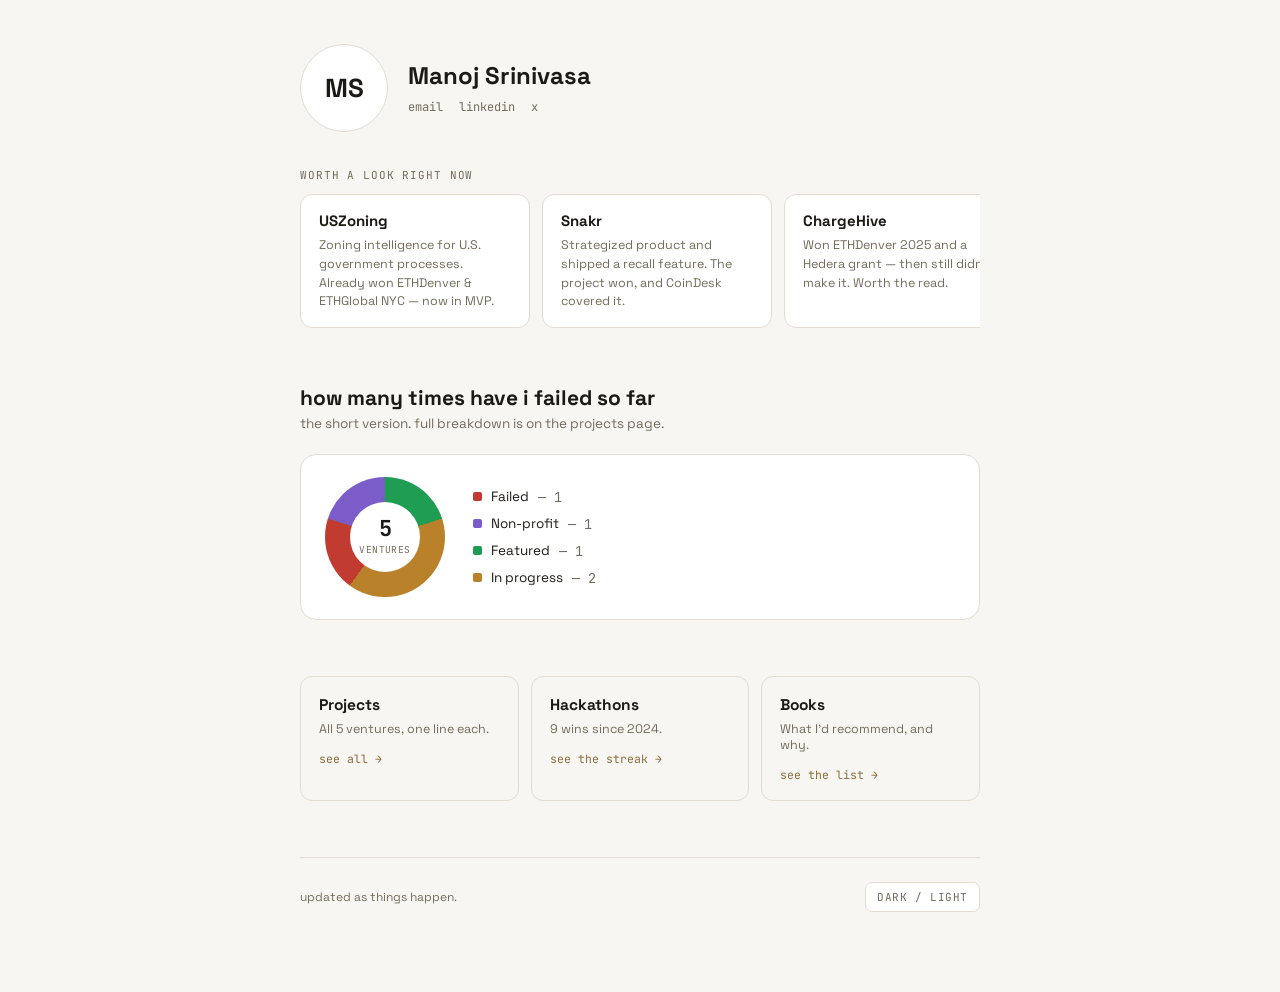
==== index.html @ f637e21a "Rebuild as a multi-page site - index.html: photo/name/contact header, a moving ribbon of hot &   hon" ====
<!doctype html>
<html lang="en">
<head>
<meta charset="utf-8">
<meta name="viewport" content="width=device-width, initial-scale=1">
<title>Manoj Srinivasa</title>
<meta name="description" content="Builder — hot projects, a failure streak, hackathon wins, and a reading list.">
<link rel="stylesheet" href="styles.css">
</head>
<body>
<div class="wrap">

  <header class="hero">
    <div class="avatar" id="avatar">MS</div>
    <div class="hero-id">
      <div class="name">Manoj Srinivasa</div>
      <div class="contact">
        <a href="mailto:manojsrinviasa98@gmail.com">email</a>
        <a href="https://www.linkedin.com/in/manojsrinivasa/" target="_blank" rel="noopener">linkedin</a>
        <a href="https://x.com/Jonumhills_" target="_blank" rel="noopener">x</a>
      </div>
    </div>
  </header>

  <section>
    <p class="eyebrow">worth a look right now</p>
    <div class="ribbon">
      <div class="ribbon-track">
        <div class="rcard">
          <h3>USZoning</h3>
          <p>Zoning intelligence for U.S. government processes. Already won ETHDenver &amp; ETHGlobal NYC &mdash; now in MVP.</p>
        </div>
        <div class="rcard">
          <h3>Snakr</h3>
          <p>Strategized product and shipped a recall feature. The project won, and CoinDesk covered it.</p>
        </div>
        <div class="rcard">
          <h3>ChargeHive</h3>
          <p>Won ETHDenver 2025 and a Hedera grant &mdash; then still didn't make it. Worth the read.</p>
        </div>
        <div class="rcard">
          <h3>USZoning</h3>
          <p>Zoning intelligence for U.S. government processes. Already won ETHDenver &amp; ETHGlobal NYC &mdash; now in MVP.</p>
        </div>
        <div class="rcard">
          <h3>Snakr</h3>
          <p>Strategized product and shipped a recall feature. The project won, and CoinDesk covered it.</p>
        </div>
        <div class="rcard">
          <h3>ChargeHive</h3>
          <p>Won ETHDenver 2025 and a Hedera grant &mdash; then still didn't make it. Worth the read.</p>
        </div>
      </div>
    </div>
  </section>

  <section>
    <div class="section-head"><h2>how many times have i failed so far</h2></div>
    <p class="section-sub">the short version. full breakdown is on the projects page.</p>

    <div class="streak">
      <div class="donut" style="background:conic-gradient(
          var(--c-featured) 0% 20%,
          var(--c-progress) 20% 60%,
          var(--c-failed) 60% 80%,
          var(--c-nonprofit) 80% 100%
        )">
        <div class="donut-label"><span class="n">5</span><span class="k">ventures</span></div>
      </div>
      <div class="legend">
        <div class="legend-row"><span class="dot" style="background:var(--c-failed)"></span><span>Failed</span><span class="v">&mdash; 1</span></div>
        <div class="legend-row"><span class="dot" style="background:var(--c-nonprofit)"></span><span>Non-profit</span><span class="v">&mdash; 1</span></div>
        <div class="legend-row"><span class="dot" style="background:var(--c-featured)"></span><span>Featured</span><span class="v">&mdash; 1</span></div>
        <div class="legend-row"><span class="dot" style="background:var(--c-progress)"></span><span>In progress</span><span class="v">&mdash; 2</span></div>
      </div>
    </div>
  </section>

  <section>
    <div class="discover">
      <a class="dcard" href="projects.html">
        <h3>Projects</h3>
        <p>All 5 ventures, one line each.</p>
        <span class="go">see all &rarr;</span>
      </a>
      <a class="dcard" href="hackathons.html">
        <h3>Hackathons</h3>
        <p>9 wins since 2024.</p>
        <span class="go">see the streak &rarr;</span>
      </a>
      <a class="dcard" href="books.html">
        <h3>Books</h3>
        <p>What I'd recommend, and why.</p>
        <span class="go">see the list &rarr;</span>
      </a>
    </div>
  </section>

  <footer>
    <p>updated as things happen.</p>
    <button class="theme-toggle" id="themeBtn" type="button">dark / light</button>
  </footer>

</div>

<script src="theme.js"></script>
</body>
</html>
---- styles.css ----
@import url("https://fonts.googleapis.com/css2?family=Space+Grotesk:wght@400;500;600;700&family=JetBrains+Mono:wght@400;500;600;700&display=swap");

:root{
  --bg:#f7f6f2;
  --surface:#ffffff;
  --border:#e2ddd0;
  --fg:#1c1a15;
  --muted:#726c5c;
  --accent:#8a6d3b;

  --c-featured:#1f9d52;
  --c-progress:#b9822a;
  --c-failed:#c23b30;
  --c-nonprofit:#7c5cc9;
}
@media (prefers-color-scheme: dark){
  :root:not([data-theme="light"]){
    --bg:#0e0d0b;
    --surface:#161512;
    --border:#2b2822;
    --fg:#efece2;
    --muted:#948d7a;
    --accent:#d3b273;

    --c-featured:#3ec97a;
    --c-progress:#e3ac52;
    --c-failed:#e2574c;
    --c-nonprofit:#a98be8;
  }
}
:root[data-theme="dark"]{
  --bg:#0e0d0b;
  --surface:#161512;
  --border:#2b2822;
  --fg:#efece2;
  --muted:#948d7a;
  --accent:#d3b273;

  --c-featured:#3ec97a;
  --c-progress:#e3ac52;
  --c-failed:#e2574c;
  --c-nonprofit:#a98be8;
}

*{box-sizing:border-box;}
body{
  margin:0;
  background:var(--bg);
  color:var(--fg);
  font-family:"Space Grotesk", ui-sans-serif, system-ui, sans-serif;
  padding:0 20px;
  -webkit-font-smoothing:antialiased;
}
::selection{ background:var(--accent); color:var(--bg); }
.mono{ font-family:"JetBrains Mono", ui-monospace, monospace; }
a{ color:inherit; }

.wrap{
  max-width:680px;
  margin:0 auto;
  padding-block:44px 80px;
}

/* ---------- sub-page nav ---------- */
.subnav{
  display:flex;
  flex-wrap:wrap;
  gap:16px;
  font-family:"JetBrains Mono", monospace;
  font-size:12px;
  letter-spacing:.03em;
  margin-bottom:40px;
}
.subnav a{
  text-decoration:none;
  color:var(--muted);
  border-bottom:1px solid transparent;
  padding-bottom:2px;
}
.subnav a:hover, .subnav a[aria-current="page"]{ color:var(--fg); border-color:var(--border); }
.subnav a[aria-current="page"]{ color:var(--accent); border-color:var(--accent); }

/* ---------- header (front page) ---------- */
header.hero{
  display:flex;
  align-items:center;
  gap:20px;
  margin-bottom:36px;
  flex-wrap:wrap;
}
.avatar{
  width:88px; height:88px;
  border-radius:50%;
  border:1px solid var(--border);
  background:var(--surface);
  color:var(--fg);
  display:flex; align-items:center; justify-content:center;
  font-weight:700; font-size:26px;
  flex:none;
  overflow:hidden;
}
.avatar img{ width:100%; height:100%; object-fit:cover; display:block; }
.hero-id .name{ font-size:24px; font-weight:700; margin-bottom:8px; }
.contact{
  display:flex; gap:16px; flex-wrap:wrap;
  font-family:"JetBrains Mono", monospace;
  font-size:12px;
}
.contact a{ color:var(--muted); text-decoration:none; border-bottom:1px solid transparent; padding-bottom:1px; }
.contact a:hover{ color:var(--accent); border-color:var(--accent); }

/* ---------- section heads ---------- */
.eyebrow{
  font-family:"JetBrains Mono", monospace;
  font-size:11px;
  letter-spacing:.08em;
  text-transform:uppercase;
  color:var(--muted);
  margin:0 0 12px;
}
.section-head{
  display:flex;
  align-items:baseline;
  gap:8px;
  margin-bottom:4px;
}
.section-head h1, .section-head h2{
  font-size:21px;
  margin:0;
  font-weight:700;
  text-wrap:balance;
}
.section-head .count{ color:var(--muted); font-weight:500; font-size:16px; }
.section-sub{
  color:var(--muted);
  font-size:13.5px;
  margin:0 0 22px;
  max-width:56ch;
}
section{ margin-bottom:56px; }
h1.page-title{ font-size:26px; margin:0 0 6px; font-weight:700; }

/* ---------- ribbon (hot projects) ---------- */
.ribbon{
  overflow:hidden;
  margin-bottom:2px;
}
.ribbon-track{
  display:flex;
  gap:12px;
  width:max-content;
  animation:ribbon-scroll 32s linear infinite;
}
.ribbon:hover .ribbon-track{ animation-play-state:paused; }
@media (prefers-reduced-motion: reduce){ .ribbon-track{ animation:none; } }
@keyframes ribbon-scroll{ from{ transform:translateX(0); } to{ transform:translateX(-50%); } }
.rcard{
  flex:none;
  width:230px;
  border:1px solid var(--border);
  border-radius:12px;
  background:var(--surface);
  padding:16px 18px;
}
.rcard h3{ font-size:15px; margin:0 0 6px; font-weight:700; }
.rcard p{ font-size:12.5px; color:var(--muted); margin:0; line-height:1.5; }

/* ---------- failure streak (donut + legend) ---------- */
.streak{
  display:flex;
  align-items:center;
  gap:28px;
  border:1px solid var(--border);
  border-radius:16px;
  background:var(--surface);
  padding:22px 24px;
  flex-wrap:wrap;
}
.donut{
  flex:none;
  width:120px; height:120px;
  border-radius:50%;
  position:relative;
}
.donut::after{
  content:"";
  position:absolute; inset:0;
  margin:auto;
  width:70px; height:70px;
  border-radius:50%;
  background:var(--surface);
}
.donut-label{
  position:absolute; inset:0; z-index:1;
  display:flex; flex-direction:column;
  align-items:center; justify-content:center;
  font-family:"JetBrains Mono", monospace;
}
.donut-label .n{ font-size:22px; font-weight:700; line-height:1; }
.donut-label .k{ font-size:9.5px; color:var(--muted); text-transform:uppercase; letter-spacing:.05em; margin-top:3px; }
.legend{
  display:flex;
  flex-direction:column;
  gap:9px;
  flex:1;
  min-width:180px;
}
.legend-row{
  display:flex; align-items:center; gap:9px;
  font-size:13.5px;
}
.legend-row .dot{ width:9px; height:9px; border-radius:2px; flex:none; }
.legend-row .v{ font-family:"JetBrains Mono", monospace; color:var(--muted); }

/* ---------- discovery cards ---------- */
.discover{
  display:grid;
  grid-template-columns:repeat(3, 1fr);
  gap:12px;
}
@media (max-width:560px){ .discover{ grid-template-columns:1fr; } }
.dcard{
  display:block;
  border:1px solid var(--border);
  border-radius:12px;
  padding:18px 18px 16px;
  text-decoration:none;
  color:var(--fg);
}
.dcard:hover{ border-color:var(--accent); }
.dcard h3{ font-size:15.5px; margin:0 0 6px; font-weight:700; }
.dcard p{ font-size:12.5px; color:var(--muted); margin:0 0 10px; }
.dcard .go{ font-family:"JetBrains Mono", monospace; font-size:11.5px; color:var(--accent); }

/* ---------- project rows ---------- */
.plist{ display:flex; flex-direction:column; }
.prow{ padding:20px 0; border-top:1px solid var(--border); }
.prow:last-child{ border-bottom:1px solid var(--border); }
.prow-head{ display:flex; align-items:baseline; gap:8px; flex-wrap:wrap; margin-bottom:4px; }
.prow-head h3{ font-size:16.5px; margin:0; font-weight:700; }
.prow-head .tagline{ font-size:14.5px; color:var(--muted); }
.tag{
  font-family:"JetBrains Mono", monospace;
  font-size:10px;
  letter-spacing:.06em;
  text-transform:uppercase;
  color:var(--accent);
  border:1px solid var(--accent);
  border-radius:999px;
  padding:2px 9px;
  margin-left:2px;
}
.prow-meta{
  font-family:"JetBrains Mono", monospace;
  font-size:11px;
  color:var(--muted);
  margin-bottom:6px;
}
.prow .plinks{
  display:flex;
  flex-wrap:wrap;
  gap:4px 14px;
  margin-top:6px;
}
.prow a.plink{
  font-family:"JetBrains Mono", monospace;
  font-size:12px;
  color:var(--fg);
  text-decoration:none;
  border-bottom:1px solid var(--border);
}
.prow a.plink:hover{ border-color:var(--accent); color:var(--accent); }

/* ---------- hackathon timeline ---------- */
.htimeline{ display:flex; flex-direction:column; }
.hrow{
  display:grid;
  grid-template-columns:64px 1fr;
  gap:16px;
  padding:14px 0;
  border-top:1px solid var(--border);
}
.hrow:last-child{ border-bottom:1px solid var(--border); }
.hrow .when{ font-family:"JetBrains Mono", monospace; font-size:12px; color:var(--muted); padding-top:2px; }
.hrow .proj{ font-weight:700; font-size:14.5px; }
.hrow .evt{ color:var(--muted); font-size:13px; margin-top:2px; }
@media (max-width:520px){ .hrow{ grid-template-columns:1fr; gap:3px; } }

/* ---------- books ---------- */
blockquote{
  margin:0 0 40px;
  padding:0 0 0 20px;
  border-left:3px solid var(--accent);
}
blockquote p{
  margin:0 0 8px;
  font-size:clamp(22px, 4vw, 28px);
  font-weight:700;
  line-height:1.2;
  letter-spacing:-.01em;
}
blockquote cite{ font-style:normal; font-family:"JetBrains Mono", monospace; font-size:12.5px; color:var(--muted); }

.booklist{ display:flex; flex-direction:column; }
.brow{
  display:flex;
  align-items:baseline;
  justify-content:space-between;
  gap:12px;
  padding:16px 0;
  border-top:1px solid var(--border);
}
.brow:last-child{ border-bottom:1px solid var(--border); }
.brow .title{ font-size:15.5px; font-weight:700; }
.brow .by{ color:var(--muted); font-weight:400; font-size:13.5px; }
.brow .rating{
  font-family:"JetBrains Mono", monospace;
  font-size:13px;
  color:var(--accent);
  white-space:nowrap;
}

/* ---------- footer ---------- */
footer{
  border-top:1px solid var(--border);
  padding-top:24px;
  display:flex;
  justify-content:space-between;
  align-items:center;
  gap:16px;
  flex-wrap:wrap;
}
footer p{ font-size:12px; color:var(--muted); margin:0; }
.theme-toggle{
  font-family:"JetBrains Mono", monospace;
  font-size:11px;
  letter-spacing:.05em;
  text-transform:uppercase;
  color:var(--muted);
  background:var(--surface);
  border:1px solid var(--border);
  border-radius:7px;
  padding:7px 11px;
  cursor:pointer;
}
.theme-toggle:hover{ color:var(--fg); }
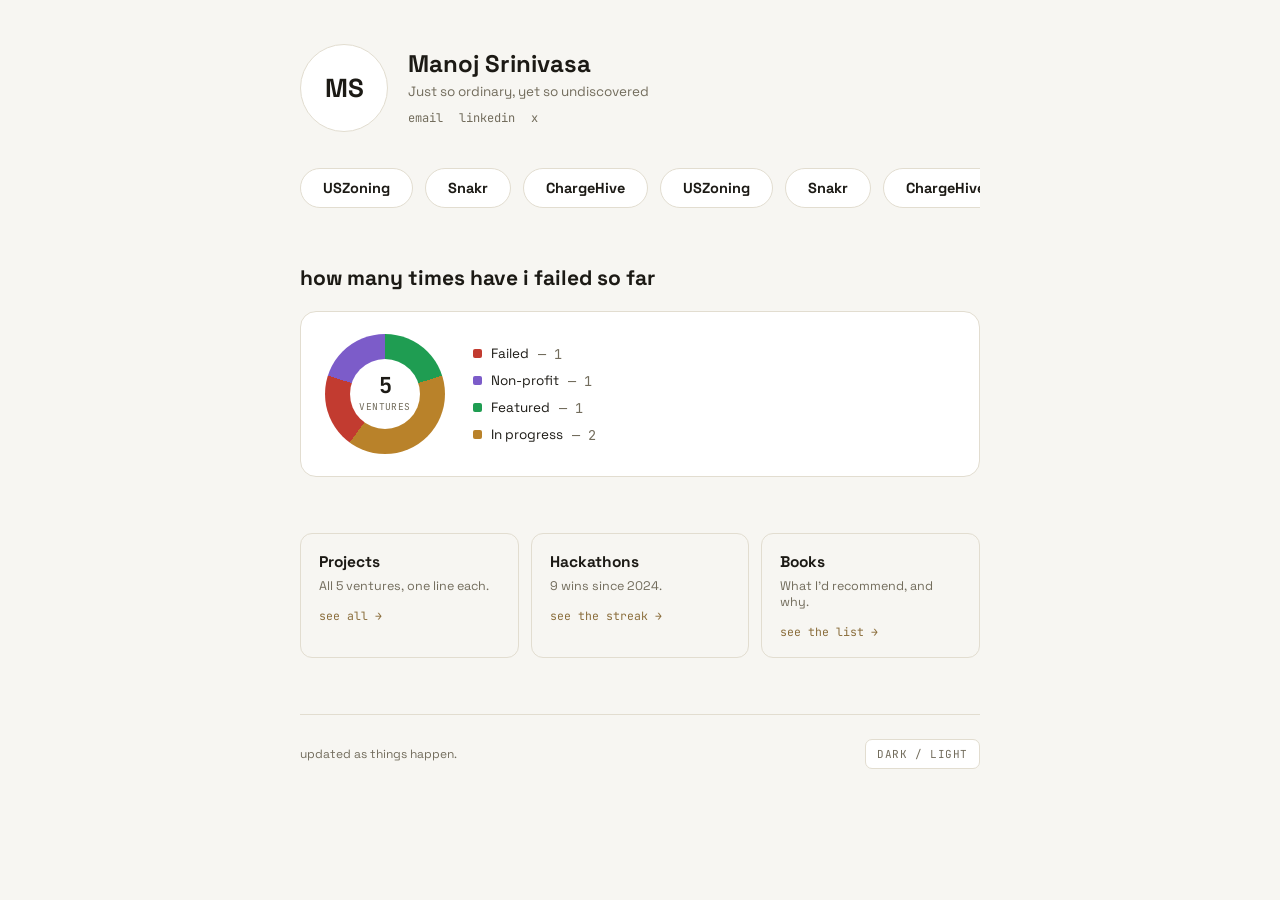
==== commit 643e8bbc: "Front page: add tagline, simplify ribbon to one-word chips - Added 'Just so ordinary, yet so undisco" ====
--- a/index.html
+++ b/index.html
@@ -14,6 +14,7 @@
     <div class="avatar" id="avatar">MS</div>
     <div class="hero-id">
       <div class="name">Manoj Srinivasa</div>
+      <div class="tagline">Just so ordinary, yet so undiscovered</div>
       <div class="contact">
         <a href="mailto:manojsrinviasa98@gmail.com">email</a>
         <a href="https://www.linkedin.com/in/manojsrinivasa/" target="_blank" rel="noopener">linkedin</a>
@@ -23,40 +24,20 @@
   </header>
 
   <section>
-    <p class="eyebrow">worth a look right now</p>
     <div class="ribbon">
       <div class="ribbon-track">
-        <div class="rcard">
-          <h3>USZoning</h3>
-          <p>Zoning intelligence for U.S. government processes. Already won ETHDenver &amp; ETHGlobal NYC &mdash; now in MVP.</p>
-        </div>
-        <div class="rcard">
-          <h3>Snakr</h3>
-          <p>Strategized product and shipped a recall feature. The project won, and CoinDesk covered it.</p>
-        </div>
-        <div class="rcard">
-          <h3>ChargeHive</h3>
-          <p>Won ETHDenver 2025 and a Hedera grant &mdash; then still didn't make it. Worth the read.</p>
-        </div>
-        <div class="rcard">
-          <h3>USZoning</h3>
-          <p>Zoning intelligence for U.S. government processes. Already won ETHDenver &amp; ETHGlobal NYC &mdash; now in MVP.</p>
-        </div>
-        <div class="rcard">
-          <h3>Snakr</h3>
-          <p>Strategized product and shipped a recall feature. The project won, and CoinDesk covered it.</p>
-        </div>
-        <div class="rcard">
-          <h3>ChargeHive</h3>
-          <p>Won ETHDenver 2025 and a Hedera grant &mdash; then still didn't make it. Worth the read.</p>
-        </div>
+        <div class="rcard">USZoning</div>
+        <div class="rcard">Snakr</div>
+        <div class="rcard">ChargeHive</div>
+        <div class="rcard">USZoning</div>
+        <div class="rcard">Snakr</div>
+        <div class="rcard">ChargeHive</div>
       </div>
     </div>
   </section>
 
   <section>
     <div class="section-head"><h2>how many times have i failed so far</h2></div>
-    <p class="section-sub">the short version. full breakdown is on the projects page.</p>
 
     <div class="streak">
       <div class="donut" style="background:conic-gradient(
--- a/styles.css
+++ b/styles.css
@@ -100,7 +100,8 @@
   overflow:hidden;
 }
 .avatar img{ width:100%; height:100%; object-fit:cover; display:block; }
-.hero-id .name{ font-size:24px; font-weight:700; margin-bottom:8px; }
+.hero-id .name{ font-size:24px; font-weight:700; margin-bottom:4px; }
+.hero-id .tagline{ font-size:13.5px; color:var(--muted); margin-bottom:10px; }
 .contact{
   display:flex; gap:16px; flex-wrap:wrap;
   font-family:"JetBrains Mono", monospace;
@@ -110,19 +111,11 @@
 .contact a:hover{ color:var(--accent); border-color:var(--accent); }
 
 /* ---------- section heads ---------- */
-.eyebrow{
-  font-family:"JetBrains Mono", monospace;
-  font-size:11px;
-  letter-spacing:.08em;
-  text-transform:uppercase;
-  color:var(--muted);
-  margin:0 0 12px;
-}
 .section-head{
   display:flex;
   align-items:baseline;
   gap:8px;
-  margin-bottom:4px;
+  margin-bottom:20px;
 }
 .section-head h1, .section-head h2{
   font-size:21px;
@@ -156,14 +149,14 @@
 @keyframes ribbon-scroll{ from{ transform:translateX(0); } to{ transform:translateX(-50%); } }
 .rcard{
   flex:none;
-  width:230px;
-  border:1px solid var(--border);
-  border-radius:12px;
-  background:var(--surface);
-  padding:16px 18px;
-}
-.rcard h3{ font-size:15px; margin:0 0 6px; font-weight:700; }
-.rcard p{ font-size:12.5px; color:var(--muted); margin:0; line-height:1.5; }
+  border:1px solid var(--border);
+  border-radius:999px;
+  background:var(--surface);
+  padding:10px 22px;
+  font-size:14.5px;
+  font-weight:700;
+  white-space:nowrap;
+}
 
 /* ---------- failure streak (donut + legend) ---------- */
 .streak{
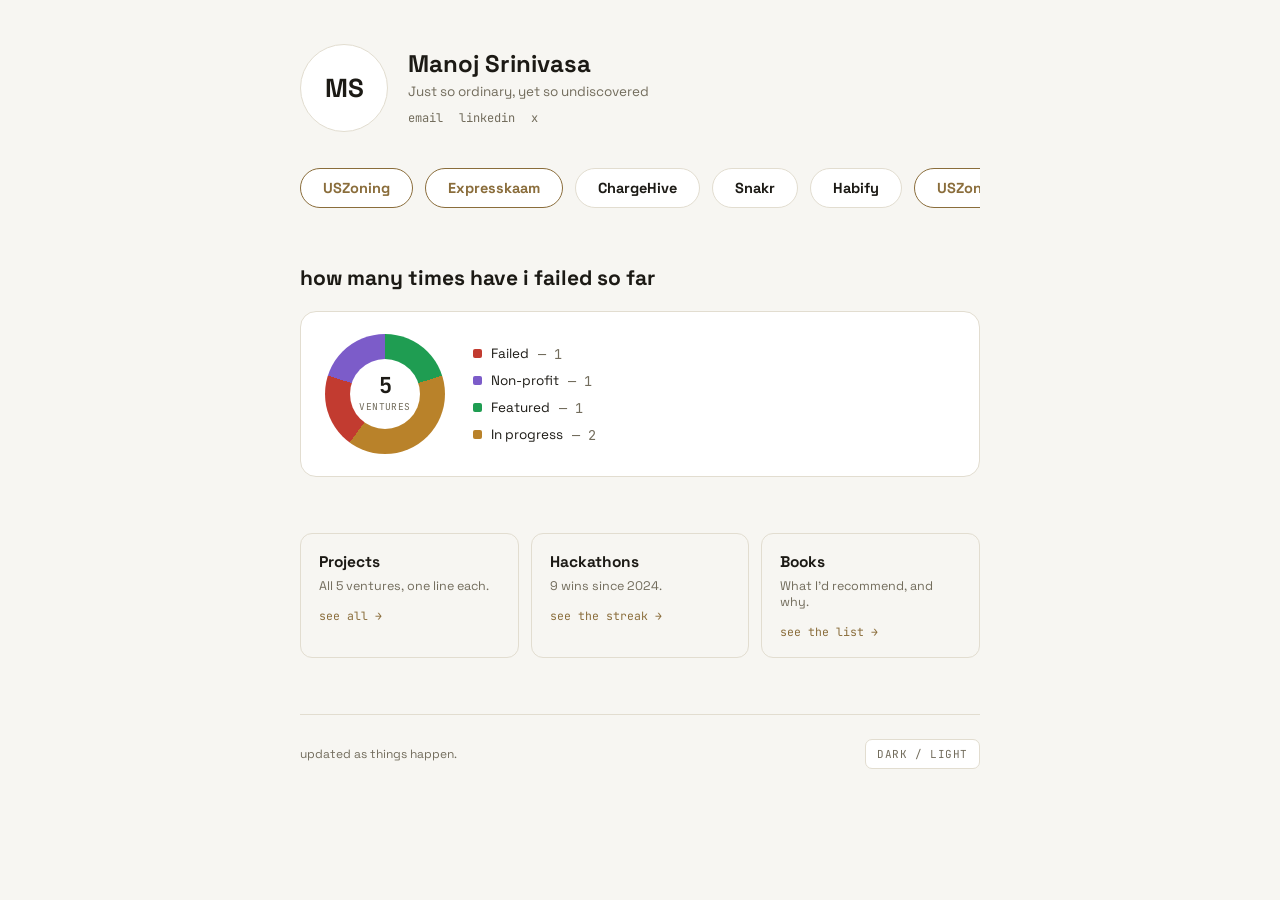
==== commit 9367c4c4: "Ribbon: add Expresskaam + Habify, link chips to their pages, mark hot - Ribbon now: USZoning + Expre" ====
--- a/index.html
+++ b/index.html
@@ -26,12 +26,16 @@
   <section>
     <div class="ribbon">
       <div class="ribbon-track">
-        <div class="rcard">USZoning</div>
-        <div class="rcard">Snakr</div>
-        <div class="rcard">ChargeHive</div>
-        <div class="rcard">USZoning</div>
-        <div class="rcard">Snakr</div>
-        <div class="rcard">ChargeHive</div>
+        <a class="rcard hot" href="https://www.uszoning.com/" target="_blank" rel="noopener">USZoning</a>
+        <a class="rcard hot" href="https://www.expresskaam.com/" target="_blank" rel="noopener">Expresskaam</a>
+        <a class="rcard" href="https://devfolio.co/projects/chargehive-c25b" target="_blank" rel="noopener">ChargeHive</a>
+        <a class="rcard" href="https://www.coindesk.com/tech/2026/05/08/ai-agents-fueled-a-frenzy-of-startup-building-at-the-consensus-miami-easya-hackathon" target="_blank" rel="noopener">Snakr</a>
+        <div class="rcard">Habify</div>
+        <a class="rcard hot" href="https://www.uszoning.com/" target="_blank" rel="noopener">USZoning</a>
+        <a class="rcard hot" href="https://www.expresskaam.com/" target="_blank" rel="noopener">Expresskaam</a>
+        <a class="rcard" href="https://devfolio.co/projects/chargehive-c25b" target="_blank" rel="noopener">ChargeHive</a>
+        <a class="rcard" href="https://www.coindesk.com/tech/2026/05/08/ai-agents-fueled-a-frenzy-of-startup-building-at-the-consensus-miami-easya-hackathon" target="_blank" rel="noopener">Snakr</a>
+        <div class="rcard">Habify</div>
       </div>
     </div>
   </section>
--- a/styles.css
+++ b/styles.css
@@ -149,6 +149,7 @@
 @keyframes ribbon-scroll{ from{ transform:translateX(0); } to{ transform:translateX(-50%); } }
 .rcard{
   flex:none;
+  display:inline-block;
   border:1px solid var(--border);
   border-radius:999px;
   background:var(--surface);
@@ -156,7 +157,11 @@
   font-size:14.5px;
   font-weight:700;
   white-space:nowrap;
-}
+  color:var(--fg);
+  text-decoration:none;
+}
+a.rcard:hover{ border-color:var(--accent); color:var(--accent); }
+.rcard.hot{ border-color:var(--accent); color:var(--accent); }
 
 /* ---------- failure streak (donut + legend) ---------- */
 .streak{
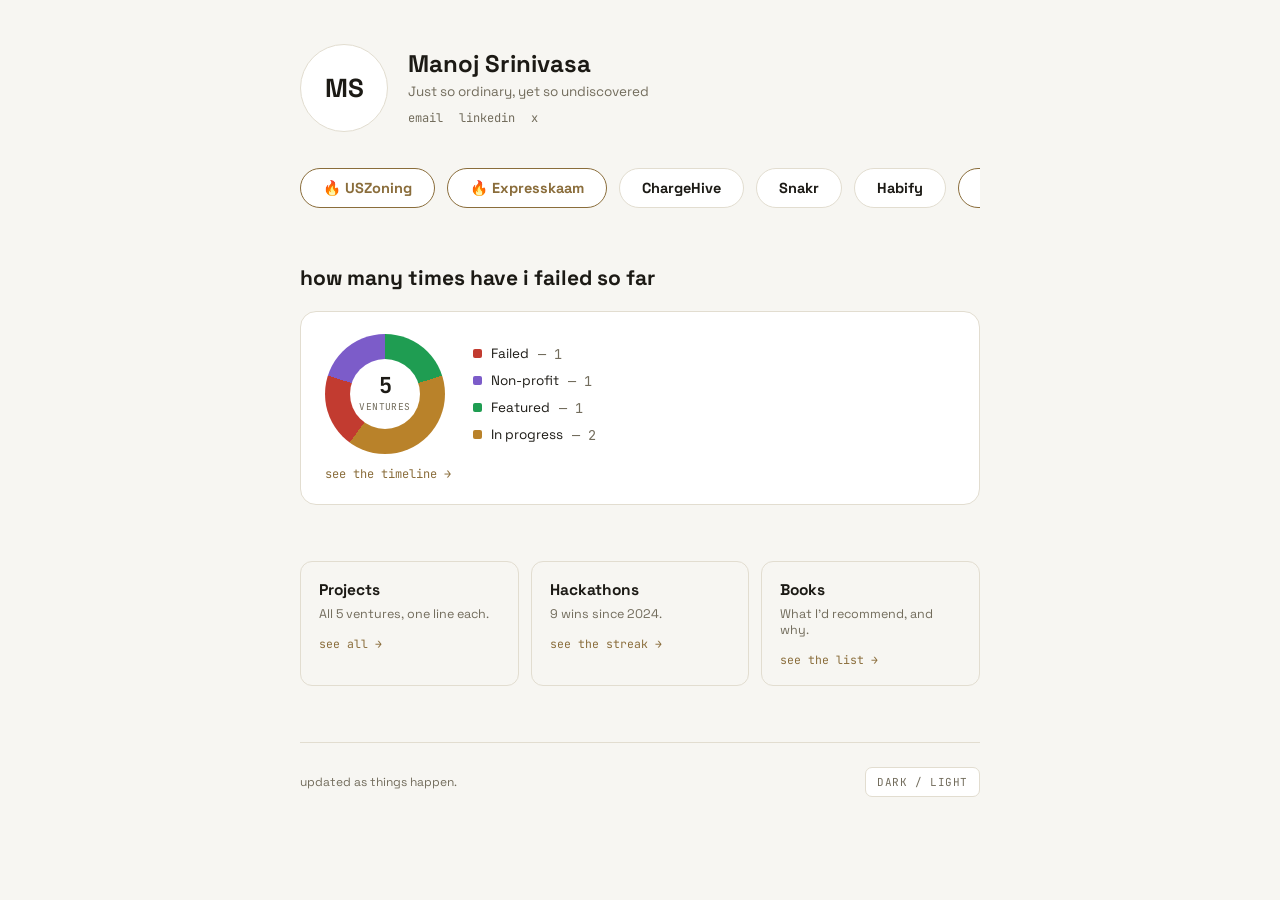
==== commit 0f5bfc06: "Failure streak links to projects page; hackathons as bubble chart - The donut/legend card on the fro" ====
--- a/index.html
+++ b/index.html
@@ -26,13 +26,13 @@
   <section>
     <div class="ribbon">
       <div class="ribbon-track">
-        <a class="rcard hot" href="https://www.uszoning.com/" target="_blank" rel="noopener">USZoning</a>
-        <a class="rcard hot" href="https://www.expresskaam.com/" target="_blank" rel="noopener">Expresskaam</a>
+        <a class="rcard hot" href="https://www.uszoning.com/" target="_blank" rel="noopener">&#128293; USZoning</a>
+        <a class="rcard hot" href="https://www.expresskaam.com/" target="_blank" rel="noopener">&#128293; Expresskaam</a>
         <a class="rcard" href="https://devfolio.co/projects/chargehive-c25b" target="_blank" rel="noopener">ChargeHive</a>
         <a class="rcard" href="https://www.coindesk.com/tech/2026/05/08/ai-agents-fueled-a-frenzy-of-startup-building-at-the-consensus-miami-easya-hackathon" target="_blank" rel="noopener">Snakr</a>
         <div class="rcard">Habify</div>
-        <a class="rcard hot" href="https://www.uszoning.com/" target="_blank" rel="noopener">USZoning</a>
-        <a class="rcard hot" href="https://www.expresskaam.com/" target="_blank" rel="noopener">Expresskaam</a>
+        <a class="rcard hot" href="https://www.uszoning.com/" target="_blank" rel="noopener">&#128293; USZoning</a>
+        <a class="rcard hot" href="https://www.expresskaam.com/" target="_blank" rel="noopener">&#128293; Expresskaam</a>
         <a class="rcard" href="https://devfolio.co/projects/chargehive-c25b" target="_blank" rel="noopener">ChargeHive</a>
         <a class="rcard" href="https://www.coindesk.com/tech/2026/05/08/ai-agents-fueled-a-frenzy-of-startup-building-at-the-consensus-miami-easya-hackathon" target="_blank" rel="noopener">Snakr</a>
         <div class="rcard">Habify</div>
@@ -43,7 +43,7 @@
   <section>
     <div class="section-head"><h2>how many times have i failed so far</h2></div>
 
-    <div class="streak">
+    <a class="streak" href="projects.html">
       <div class="donut" style="background:conic-gradient(
           var(--c-featured) 0% 20%,
           var(--c-progress) 20% 60%,
@@ -58,7 +58,8 @@
         <div class="legend-row"><span class="dot" style="background:var(--c-featured)"></span><span>Featured</span><span class="v">&mdash; 1</span></div>
         <div class="legend-row"><span class="dot" style="background:var(--c-progress)"></span><span>In progress</span><span class="v">&mdash; 2</span></div>
       </div>
-    </div>
+      <span class="streak-go mono">see the timeline &rarr;</span>
+    </a>
   </section>
 
   <section>
--- a/styles.css
+++ b/styles.css
@@ -167,12 +167,20 @@
 .streak{
   display:flex;
   align-items:center;
-  gap:28px;
+  gap:12px 28px;
   border:1px solid var(--border);
   border-radius:16px;
   background:var(--surface);
   padding:22px 24px;
   flex-wrap:wrap;
+  text-decoration:none;
+  color:var(--fg);
+}
+.streak:hover{ border-color:var(--accent); }
+.streak-go{
+  width:100%;
+  font-size:12px;
+  color:var(--accent);
 }
 .donut{
   flex:none;
@@ -269,20 +277,42 @@
 }
 .prow a.plink:hover{ border-color:var(--accent); color:var(--accent); }
 
-/* ---------- hackathon timeline ---------- */
-.htimeline{ display:flex; flex-direction:column; }
-.hrow{
-  display:grid;
-  grid-template-columns:64px 1fr;
+/* ---------- hackathon bubble chart ---------- */
+.bubbles{
+  display:flex;
+  flex-wrap:wrap;
+  align-items:center;
+  justify-content:center;
   gap:16px;
-  padding:14px 0;
-  border-top:1px solid var(--border);
-}
-.hrow:last-child{ border-bottom:1px solid var(--border); }
-.hrow .when{ font-family:"JetBrains Mono", monospace; font-size:12px; color:var(--muted); padding-top:2px; }
-.hrow .proj{ font-weight:700; font-size:14.5px; }
-.hrow .evt{ color:var(--muted); font-size:13px; margin-top:2px; }
-@media (max-width:520px){ .hrow{ grid-template-columns:1fr; gap:3px; } }
+  border:1px solid var(--border);
+  border-radius:16px;
+  background:var(--surface);
+  padding:36px 20px;
+  margin-bottom:32px;
+}
+.bubble{
+  width:var(--d);
+  height:var(--d);
+  border-radius:50%;
+  border:1px solid var(--accent);
+  background:color-mix(in srgb, var(--accent) 12%, transparent);
+  display:flex;
+  flex-direction:column;
+  align-items:center;
+  justify-content:center;
+  text-align:center;
+  flex:none;
+  padding:6px;
+}
+.bubble .bname{ font-size:var(--fs); font-weight:700; line-height:1.15; }
+.bubble .bcount{ font-size:10.5px; color:var(--muted); margin-top:3px; }
+
+.bgroups{ display:flex; flex-direction:column; }
+.bgroup{ padding:14px 0; border-top:1px solid var(--border); }
+.bgroup:last-child{ border-bottom:1px solid var(--border); }
+.bgroup-head{ font-weight:700; font-size:14.5px; }
+.bgroup-head .mono{ color:var(--muted); font-weight:400; font-size:12.5px; }
+.bgroup p{ margin:4px 0 0; color:var(--muted); font-size:13px; }
 
 /* ---------- books ---------- */
 blockquote{
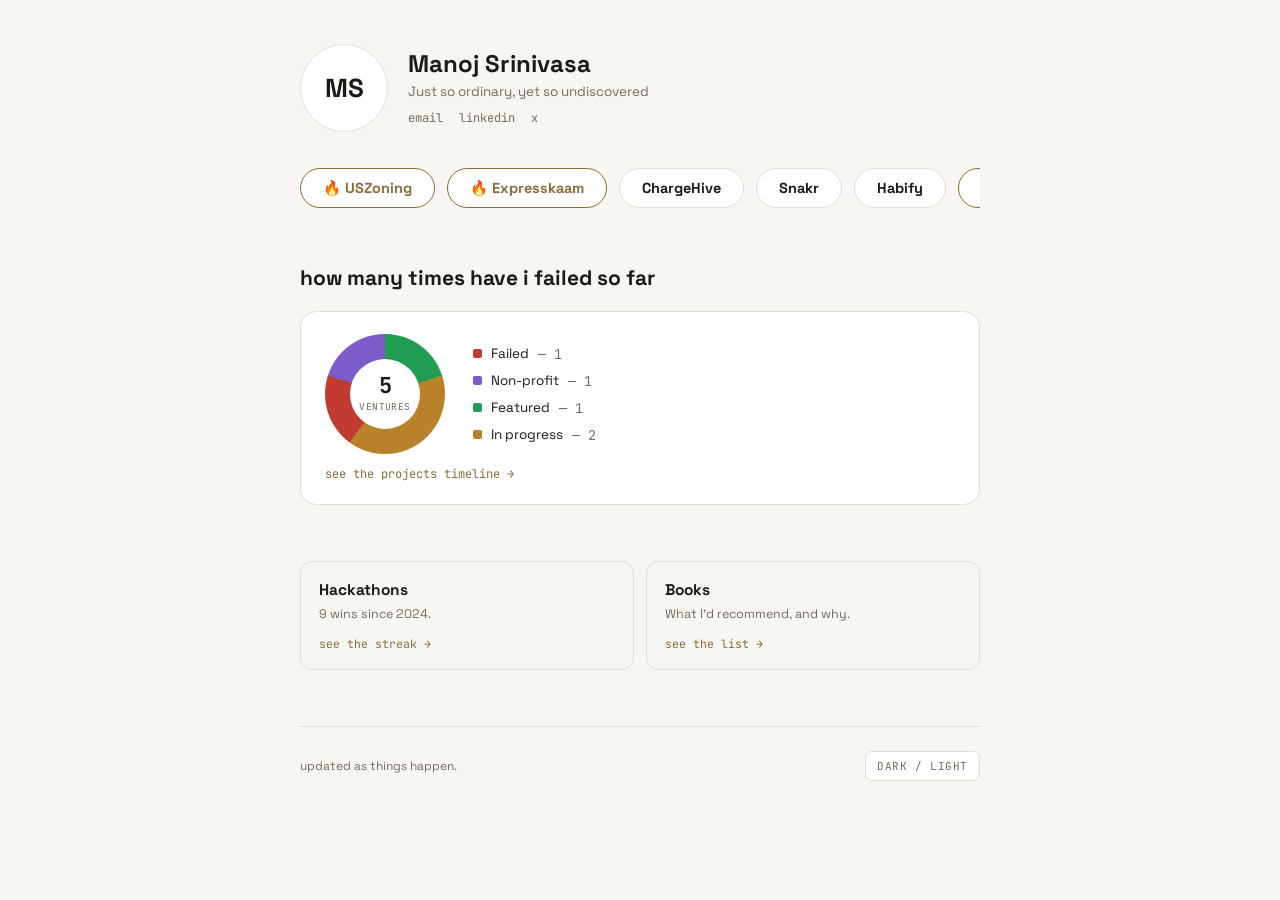
==== commit 2480c793: "Projects timeline: per-project dots with connector lines, one year label each - Restored individual " ====
--- a/index.html
+++ b/index.html
@@ -58,17 +58,12 @@
         <div class="legend-row"><span class="dot" style="background:var(--c-featured)"></span><span>Featured</span><span class="v">&mdash; 1</span></div>
         <div class="legend-row"><span class="dot" style="background:var(--c-progress)"></span><span>In progress</span><span class="v">&mdash; 2</span></div>
       </div>
-      <span class="streak-go mono">see the timeline &rarr;</span>
+      <span class="streak-go mono">see the projects timeline &rarr;</span>
     </a>
   </section>
 
   <section>
     <div class="discover">
-      <a class="dcard" href="projects.html">
-        <h3>Projects</h3>
-        <p>All 5 ventures, one line each.</p>
-        <span class="go">see all &rarr;</span>
-      </a>
       <a class="dcard" href="hackathons.html">
         <h3>Hackathons</h3>
         <p>9 wins since 2024.</p>
--- a/styles.css
+++ b/styles.css
@@ -221,7 +221,7 @@
 /* ---------- discovery cards ---------- */
 .discover{
   display:grid;
-  grid-template-columns:repeat(3, 1fr);
+  grid-template-columns:repeat(2, 1fr);
   gap:12px;
 }
 @media (max-width:560px){ .discover{ grid-template-columns:1fr; } }
@@ -239,73 +239,103 @@
 .dcard .go{ font-family:"JetBrains Mono", monospace; font-size:11.5px; color:var(--accent); }
 
 /* ---------- project rows ---------- */
-.plist{ display:flex; flex-direction:column; }
-.prow{ padding:20px 0; border-top:1px solid var(--border); }
-.prow:last-child{ border-bottom:1px solid var(--border); }
-.prow-head{ display:flex; align-items:baseline; gap:8px; flex-wrap:wrap; margin-bottom:4px; }
-.prow-head h3{ font-size:16.5px; margin:0; font-weight:700; }
-.prow-head .tagline{ font-size:14.5px; color:var(--muted); }
-.tag{
-  font-family:"JetBrains Mono", monospace;
-  font-size:10px;
-  letter-spacing:.06em;
-  text-transform:uppercase;
-  color:var(--accent);
-  border:1px solid var(--accent);
-  border-radius:999px;
-  padding:2px 9px;
-  margin-left:2px;
-}
-.prow-meta{
-  font-family:"JetBrains Mono", monospace;
-  font-size:11px;
+.tline{
+  position:relative;
+  padding-left:78px;
+}
+.tline::before{
+  content:"";
+  position:absolute;
+  left:52px;
+  top:8px;
+  bottom:8px;
+  width:1px;
+  background:var(--border);
+}
+.trow{
+  position:relative;
+  padding:16px 0;
+  border-top:1px solid var(--border);
+}
+.trow:last-child{ border-bottom:1px solid var(--border); }
+.tyear{
+  position:absolute;
+  left:-78px;
+  top:18px;
+  width:40px;
+  text-align:right;
+  font-size:12px;
   color:var(--muted);
-  margin-bottom:6px;
-}
-.prow .plinks{
-  display:flex;
-  flex-wrap:wrap;
-  gap:4px 14px;
-  margin-top:6px;
-}
-.prow a.plink{
-  font-family:"JetBrains Mono", monospace;
-  font-size:12px;
-  color:var(--fg);
+}
+.tdot{
+  position:absolute;
+  left:-26px;
+  top:21px;
+  transform:translateX(-50%);
+  width:9px;
+  height:9px;
+  border-radius:50%;
+  background:var(--accent);
+  border:2px solid var(--bg);
+  box-shadow:0 0 0 1px var(--border);
+}
+.tconnect{
+  position:absolute;
+  left:-26px;
+  top:25px;
+  width:26px;
+  height:1px;
+  background:var(--border);
+}
+.prow-line{ margin:0; font-size:15px; line-height:1.75; }
+.prow-line b{ font-weight:700; }
+.prow-line .status{ font-weight:700; }
+.prow-line .status.failed{ color:var(--c-failed); }
+.prow-line .status.nonprofit{ color:var(--c-nonprofit); }
+.prow-line .status.featured{ color:var(--c-featured); }
+.prow-line .status.progress{ color:var(--c-progress); }
+.prow-line .plink{
+  font-family:"JetBrains Mono", monospace;
+  font-size:12.5px;
+  color:var(--muted);
   text-decoration:none;
   border-bottom:1px solid var(--border);
-}
-.prow a.plink:hover{ border-color:var(--accent); color:var(--accent); }
-
-/* ---------- hackathon bubble chart ---------- */
-.bubbles{
-  display:flex;
-  flex-wrap:wrap;
+  margin-right:2px;
+}
+.prow-line .plink:hover{ border-color:var(--accent); color:var(--accent); }
+@media (max-width:480px){
+  .tline{ padding-left:56px; }
+  .tline::before{ left:34px; }
+  .tyear{ left:-56px; width:26px; font-size:10.5px; }
+  .tdot{ left:-22px; }
+}
+
+/* ---------- hackathon bar chart ---------- */
+.barchart{
+  display:flex;
+  flex-direction:column;
+  gap:14px;
+  margin-bottom:36px;
+}
+.bar-row{
+  display:grid;
+  grid-template-columns:104px 1fr 22px;
   align-items:center;
-  justify-content:center;
-  gap:16px;
-  border:1px solid var(--border);
-  border-radius:16px;
-  background:var(--surface);
-  padding:36px 20px;
-  margin-bottom:32px;
-}
-.bubble{
-  width:var(--d);
-  height:var(--d);
-  border-radius:50%;
-  border:1px solid var(--accent);
-  background:color-mix(in srgb, var(--accent) 12%, transparent);
-  display:flex;
-  flex-direction:column;
-  align-items:center;
-  justify-content:center;
-  text-align:center;
-  flex:none;
-  padding:6px;
-}
-.bubble .bname{ font-size:var(--fs); font-weight:700; line-height:1.15; }
-.bubble .bcount{ font-size:10.5px; color:var(--muted); margin-top:3px; }
+  gap:12px;
+}
+.bar-name{ font-size:13.5px; font-weight:700; }
+.bar-track{
+  height:9px;
+  border-radius:5px;
+  background:var(--border);
+  overflow:hidden;
+}
+.bar-fill{ height:100%; background:var(--accent); border-radius:5px; }
+.bar-count{ font-size:12.5px; color:var(--muted); text-align:right; }
+@media (max-width:480px){
+  .bar-row{ grid-template-columns:76px 1fr 20px; gap:8px; }
+  .bar-name{ font-size:12px; }
+}
 
 .bgroups{ display:flex; flex-direction:column; }
 .bgroup{ padding:14px 0; border-top:1px solid var(--border); }
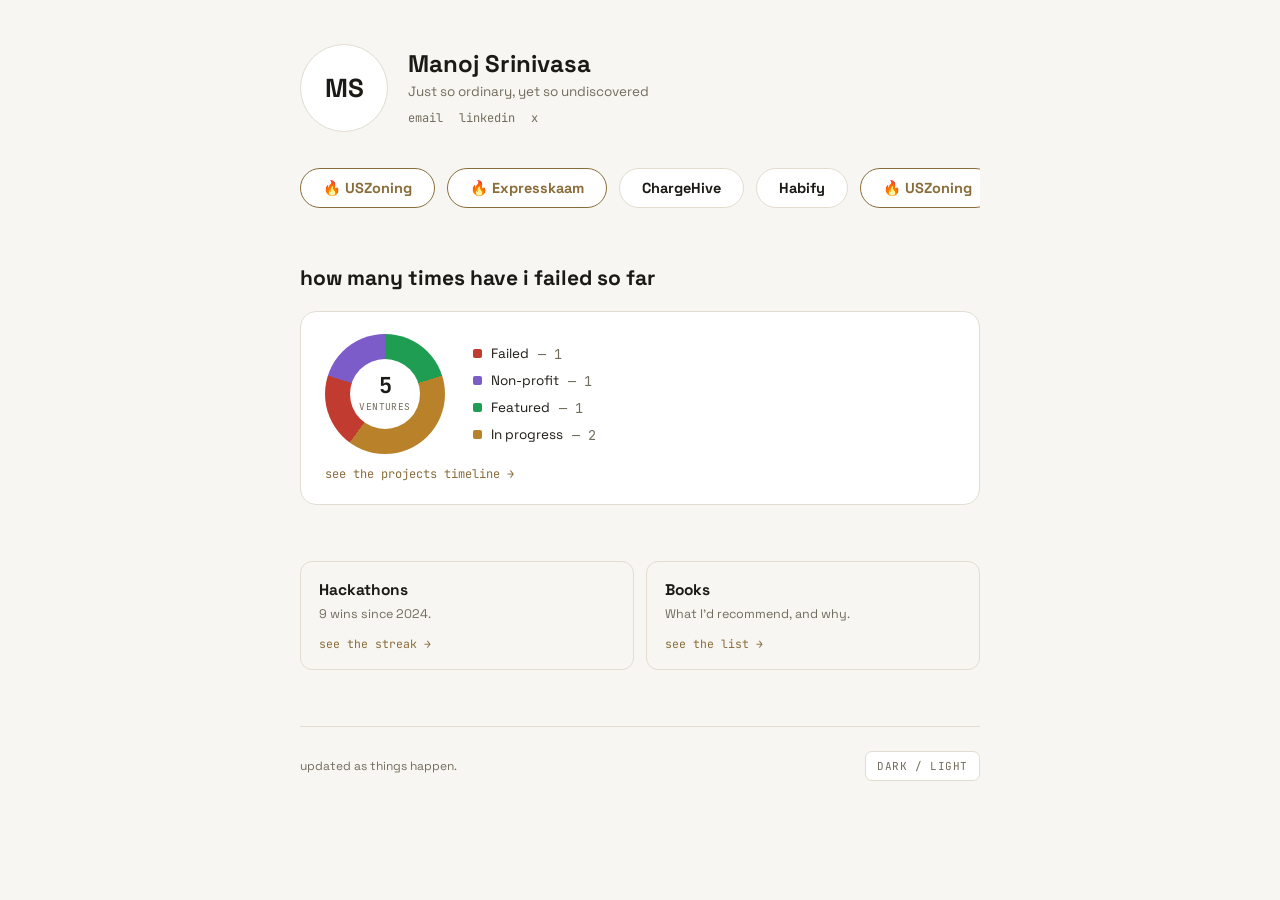
==== commit 1f5bf630: "Hackathons: node-branch graph for ParkPulse, tag rows for the rest - Ribbon: removed Snakr - Hackath" ====
--- a/index.html
+++ b/index.html
@@ -29,12 +29,10 @@
         <a class="rcard hot" href="https://www.uszoning.com/" target="_blank" rel="noopener">&#128293; USZoning</a>
         <a class="rcard hot" href="https://www.expresskaam.com/" target="_blank" rel="noopener">&#128293; Expresskaam</a>
         <a class="rcard" href="https://devfolio.co/projects/chargehive-c25b" target="_blank" rel="noopener">ChargeHive</a>
-        <a class="rcard" href="https://www.coindesk.com/tech/2026/05/08/ai-agents-fueled-a-frenzy-of-startup-building-at-the-consensus-miami-easya-hackathon" target="_blank" rel="noopener">Snakr</a>
         <div class="rcard">Habify</div>
         <a class="rcard hot" href="https://www.uszoning.com/" target="_blank" rel="noopener">&#128293; USZoning</a>
         <a class="rcard hot" href="https://www.expresskaam.com/" target="_blank" rel="noopener">&#128293; Expresskaam</a>
         <a class="rcard" href="https://devfolio.co/projects/chargehive-c25b" target="_blank" rel="noopener">ChargeHive</a>
-        <a class="rcard" href="https://www.coindesk.com/tech/2026/05/08/ai-agents-fueled-a-frenzy-of-startup-building-at-the-consensus-miami-easya-hackathon" target="_blank" rel="noopener">Snakr</a>
         <div class="rcard">Habify</div>
       </div>
     </div>
--- a/styles.css
+++ b/styles.css
@@ -303,6 +303,30 @@
   margin-right:2px;
 }
 .prow-line .plink:hover{ border-color:var(--accent); color:var(--accent); }
+.prow-line .psub{ font-weight:400; color:var(--muted); }
+.ptags{
+  display:flex;
+  flex-wrap:wrap;
+  gap:6px;
+  margin-top:9px;
+}
+.ptag{
+  font-family:"JetBrains Mono", monospace;
+  font-size:9px;
+  letter-spacing:.03em;
+  text-transform:uppercase;
+  color:var(--muted);
+  border:1px solid var(--border);
+  border-radius:4px;
+  padding:3px 7px;
+  white-space:nowrap;
+}
+a.ptag.ptag-link{
+  color:var(--accent);
+  border-color:var(--accent);
+  text-decoration:none;
+}
+a.ptag.ptag-link:hover{ background:var(--accent); color:var(--bg); }
 @media (max-width:480px){
   .tline{ padding-left:56px; }
   .tline::before{ left:34px; }
@@ -310,39 +334,47 @@
   .tdot{ left:-22px; }
 }
 
-/* ---------- hackathon bar chart ---------- */
-.barchart{
-  display:flex;
-  flex-direction:column;
-  gap:14px;
+/* ---------- hackathon node graph (ParkPulse) ---------- */
+.eyebrow2{
+  font-size:11px;
+  letter-spacing:.06em;
+  text-transform:uppercase;
+  color:var(--muted);
+  margin:0 0 10px;
+}
+.pgraph{
+  width:100%;
+  height:auto;
+  display:block;
   margin-bottom:36px;
 }
-.bar-row{
-  display:grid;
-  grid-template-columns:104px 1fr 22px;
+.pgraph .edge{ fill:none; stroke:var(--border); stroke-width:1.5; }
+.pgraph .hub-rect{ fill:var(--accent); stroke:var(--accent); }
+.pgraph .hub-text{
+  fill:var(--bg);
+  font-family:"Space Grotesk", sans-serif;
+  font-weight:700;
+  font-size:15px;
+}
+.pgraph .leaf-rect{ fill:var(--surface); stroke:var(--border); }
+.pgraph .leaf-text{
+  fill:var(--fg);
+  font-family:"JetBrains Mono", monospace;
+  font-size:12px;
+}
+
+/* ---------- remaining single-win projects ---------- */
+.hlist{ display:flex; flex-direction:column; }
+.hrow2{
+  display:flex;
   align-items:center;
-  gap:12px;
-}
-.bar-name{ font-size:13.5px; font-weight:700; }
-.bar-track{
-  height:9px;
-  border-radius:5px;
-  background:var(--border);
-  overflow:hidden;
-}
-.bar-fill{ height:100%; background:var(--accent); border-radius:5px; }
-.bar-count{ font-size:12.5px; color:var(--muted); text-align:right; }
-@media (max-width:480px){
-  .bar-row{ grid-template-columns:76px 1fr 20px; gap:8px; }
-  .bar-name{ font-size:12px; }
-}
-
-.bgroups{ display:flex; flex-direction:column; }
-.bgroup{ padding:14px 0; border-top:1px solid var(--border); }
-.bgroup:last-child{ border-bottom:1px solid var(--border); }
-.bgroup-head{ font-weight:700; font-size:14.5px; }
-.bgroup-head .mono{ color:var(--muted); font-weight:400; font-size:12.5px; }
-.bgroup p{ margin:4px 0 0; color:var(--muted); font-size:13px; }
+  gap:10px;
+  flex-wrap:wrap;
+  padding:14px 0;
+  border-top:1px solid var(--border);
+}
+.hrow2:last-child{ border-bottom:1px solid var(--border); }
+.hrow2 .pname{ font-size:15px; font-weight:700; }
 
 /* ---------- books ---------- */
 blockquote{
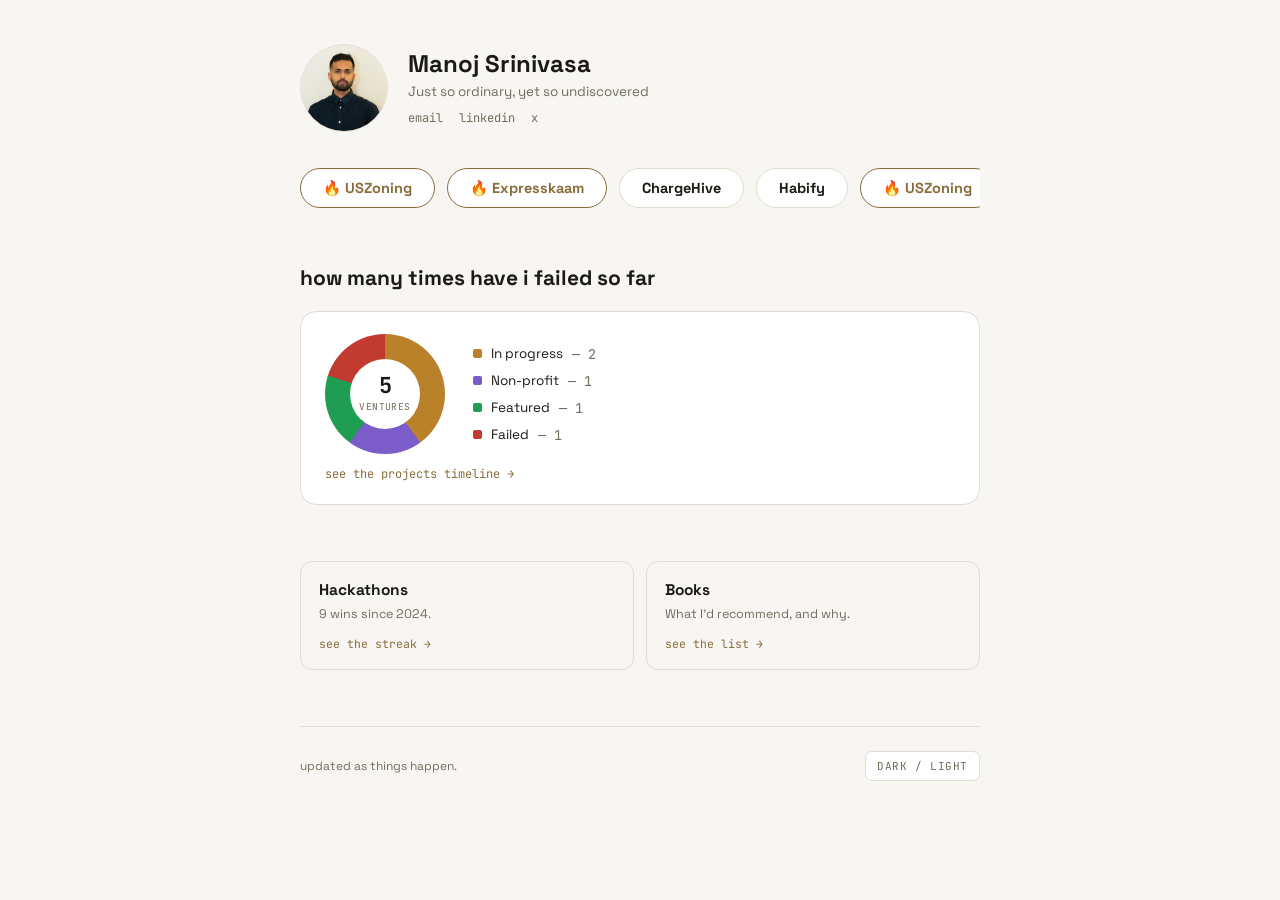
==== commit b6c90ffc: "Add real avatar photo, reorder failure-streak legend, tag hackathon projects - Avatar: replaced the " ====
--- a/index.html
+++ b/index.html
@@ -11,7 +11,7 @@
 <div class="wrap">
 
   <header class="hero">
-    <div class="avatar" id="avatar">MS</div>
+    <div class="avatar" id="avatar"><img src="avatar.jpg" alt="Manoj Srinivasa"></div>
     <div class="hero-id">
       <div class="name">Manoj Srinivasa</div>
       <div class="tagline">Just so ordinary, yet so undiscovered</div>
@@ -43,18 +43,18 @@
 
     <a class="streak" href="projects.html">
       <div class="donut" style="background:conic-gradient(
-          var(--c-featured) 0% 20%,
-          var(--c-progress) 20% 60%,
-          var(--c-failed) 60% 80%,
-          var(--c-nonprofit) 80% 100%
+          var(--c-progress) 0% 40%,
+          var(--c-nonprofit) 40% 60%,
+          var(--c-featured) 60% 80%,
+          var(--c-failed) 80% 100%
         )">
         <div class="donut-label"><span class="n">5</span><span class="k">ventures</span></div>
       </div>
       <div class="legend">
-        <div class="legend-row"><span class="dot" style="background:var(--c-failed)"></span><span>Failed</span><span class="v">&mdash; 1</span></div>
+        <div class="legend-row"><span class="dot" style="background:var(--c-progress)"></span><span>In progress</span><span class="v">&mdash; 2</span></div>
         <div class="legend-row"><span class="dot" style="background:var(--c-nonprofit)"></span><span>Non-profit</span><span class="v">&mdash; 1</span></div>
         <div class="legend-row"><span class="dot" style="background:var(--c-featured)"></span><span>Featured</span><span class="v">&mdash; 1</span></div>
-        <div class="legend-row"><span class="dot" style="background:var(--c-progress)"></span><span>In progress</span><span class="v">&mdash; 2</span></div>
+        <div class="legend-row"><span class="dot" style="background:var(--c-failed)"></span><span>Failed</span><span class="v">&mdash; 1</span></div>
       </div>
       <span class="streak-go mono">see the projects timeline &rarr;</span>
     </a>
--- a/styles.css
+++ b/styles.css
@@ -334,47 +334,21 @@
   .tdot{ left:-22px; }
 }
 
-/* ---------- hackathon node graph (ParkPulse) ---------- */
-.eyebrow2{
-  font-size:11px;
-  letter-spacing:.06em;
-  text-transform:uppercase;
-  color:var(--muted);
-  margin:0 0 10px;
-}
-.pgraph{
+/* ---------- hackathon photo gallery ---------- */
+.photogrid{
+  display:grid;
+  grid-template-columns:repeat(auto-fill, minmax(140px, 1fr));
+  gap:10px;
+  margin-top:40px;
+}
+.photogrid img{
   width:100%;
-  height:auto;
+  aspect-ratio:4/3;
+  object-fit:cover;
+  border-radius:10px;
+  border:1px solid var(--border);
   display:block;
-  margin-bottom:36px;
-}
-.pgraph .edge{ fill:none; stroke:var(--border); stroke-width:1.5; }
-.pgraph .hub-rect{ fill:var(--accent); stroke:var(--accent); }
-.pgraph .hub-text{
-  fill:var(--bg);
-  font-family:"Space Grotesk", sans-serif;
-  font-weight:700;
-  font-size:15px;
-}
-.pgraph .leaf-rect{ fill:var(--surface); stroke:var(--border); }
-.pgraph .leaf-text{
-  fill:var(--fg);
-  font-family:"JetBrains Mono", monospace;
-  font-size:12px;
-}
-
-/* ---------- remaining single-win projects ---------- */
-.hlist{ display:flex; flex-direction:column; }
-.hrow2{
-  display:flex;
-  align-items:center;
-  gap:10px;
-  flex-wrap:wrap;
-  padding:14px 0;
-  border-top:1px solid var(--border);
-}
-.hrow2:last-child{ border-bottom:1px solid var(--border); }
-.hrow2 .pname{ font-size:15px; font-weight:700; }
+}
 
 /* ---------- books ---------- */
 blockquote{
@@ -391,24 +365,22 @@
 }
 blockquote cite{ font-style:normal; font-family:"JetBrains Mono", monospace; font-size:12.5px; color:var(--muted); }
 
-.booklist{ display:flex; flex-direction:column; }
 .brow{
   display:flex;
-  align-items:baseline;
-  justify-content:space-between;
-  gap:12px;
-  padding:16px 0;
-  border-top:1px solid var(--border);
-}
-.brow:last-child{ border-bottom:1px solid var(--border); }
-.brow .title{ font-size:15.5px; font-weight:700; }
-.brow .by{ color:var(--muted); font-weight:400; font-size:13.5px; }
-.brow .rating{
-  font-family:"JetBrains Mono", monospace;
-  font-size:13px;
-  color:var(--accent);
-  white-space:nowrap;
-}
+  align-items:center;
+  gap:14px;
+}
+.bcover{
+  width:46px;
+  height:66px;
+  object-fit:cover;
+  border-radius:4px;
+  border:1px solid var(--border);
+  flex:none;
+}
+.btitle{ font-size:15.5px; font-weight:700; }
+.bauthor{ color:var(--muted); font-size:13px; margin-top:1px; }
+.brow .status{ display:inline-block; margin-top:4px; font-size:11px; }
 
 /* ---------- footer ---------- */
 footer{
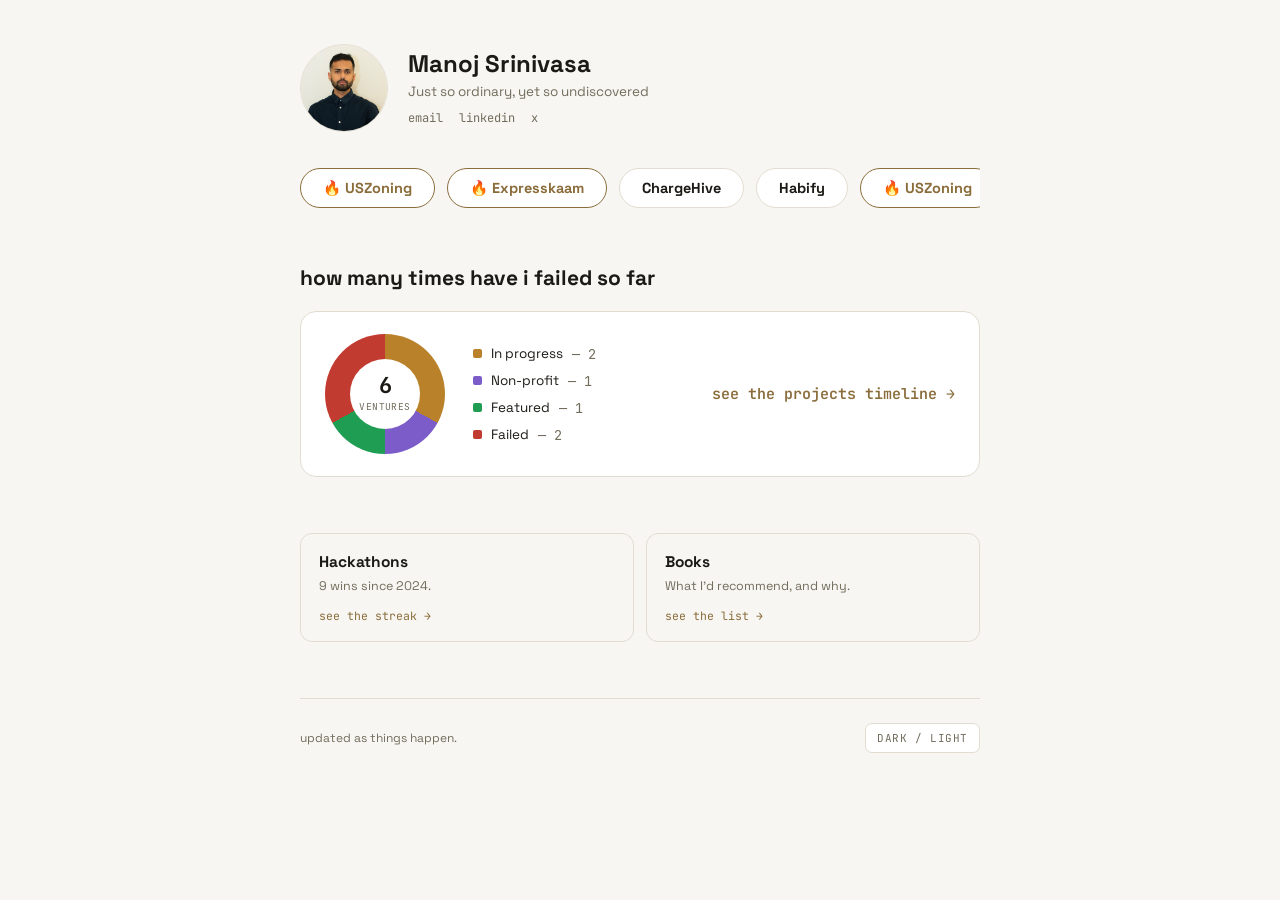
==== commit 78c7b07d: "Add Pulse (failed, 2026) to projects; update streak to 6 ventures Pulse - mobile app syncing FHIR he" ====
--- a/index.html
+++ b/index.html
@@ -43,18 +43,18 @@
 
     <a class="streak" href="projects.html">
       <div class="donut" style="background:conic-gradient(
-          var(--c-progress) 0% 40%,
-          var(--c-nonprofit) 40% 60%,
-          var(--c-featured) 60% 80%,
-          var(--c-failed) 80% 100%
+          var(--c-progress) 0% 33%,
+          var(--c-nonprofit) 33% 50%,
+          var(--c-featured) 50% 67%,
+          var(--c-failed) 67% 100%
         )">
-        <div class="donut-label"><span class="n">5</span><span class="k">ventures</span></div>
+        <div class="donut-label"><span class="n">6</span><span class="k">ventures</span></div>
       </div>
       <div class="legend">
         <div class="legend-row"><span class="dot" style="background:var(--c-progress)"></span><span>In progress</span><span class="v">&mdash; 2</span></div>
         <div class="legend-row"><span class="dot" style="background:var(--c-nonprofit)"></span><span>Non-profit</span><span class="v">&mdash; 1</span></div>
         <div class="legend-row"><span class="dot" style="background:var(--c-featured)"></span><span>Featured</span><span class="v">&mdash; 1</span></div>
-        <div class="legend-row"><span class="dot" style="background:var(--c-failed)"></span><span>Failed</span><span class="v">&mdash; 1</span></div>
+        <div class="legend-row"><span class="dot" style="background:var(--c-failed)"></span><span>Failed</span><span class="v">&mdash; 2</span></div>
       </div>
       <span class="streak-go mono">see the projects timeline &rarr;</span>
     </a>
--- a/styles.css
+++ b/styles.css
@@ -178,9 +178,14 @@
 }
 .streak:hover{ border-color:var(--accent); }
 .streak-go{
-  width:100%;
-  font-size:12px;
+  flex:1;
+  text-align:right;
+  font-size:15px;
+  font-weight:600;
   color:var(--accent);
+}
+@media (max-width:640px){
+  .streak-go{ flex:none; width:100%; text-align:left; font-size:12px; font-weight:400; }
 }
 .donut{
   flex:none;
@@ -208,7 +213,7 @@
   display:flex;
   flex-direction:column;
   gap:9px;
-  flex:1;
+  flex:none;
   min-width:180px;
 }
 .legend-row{
